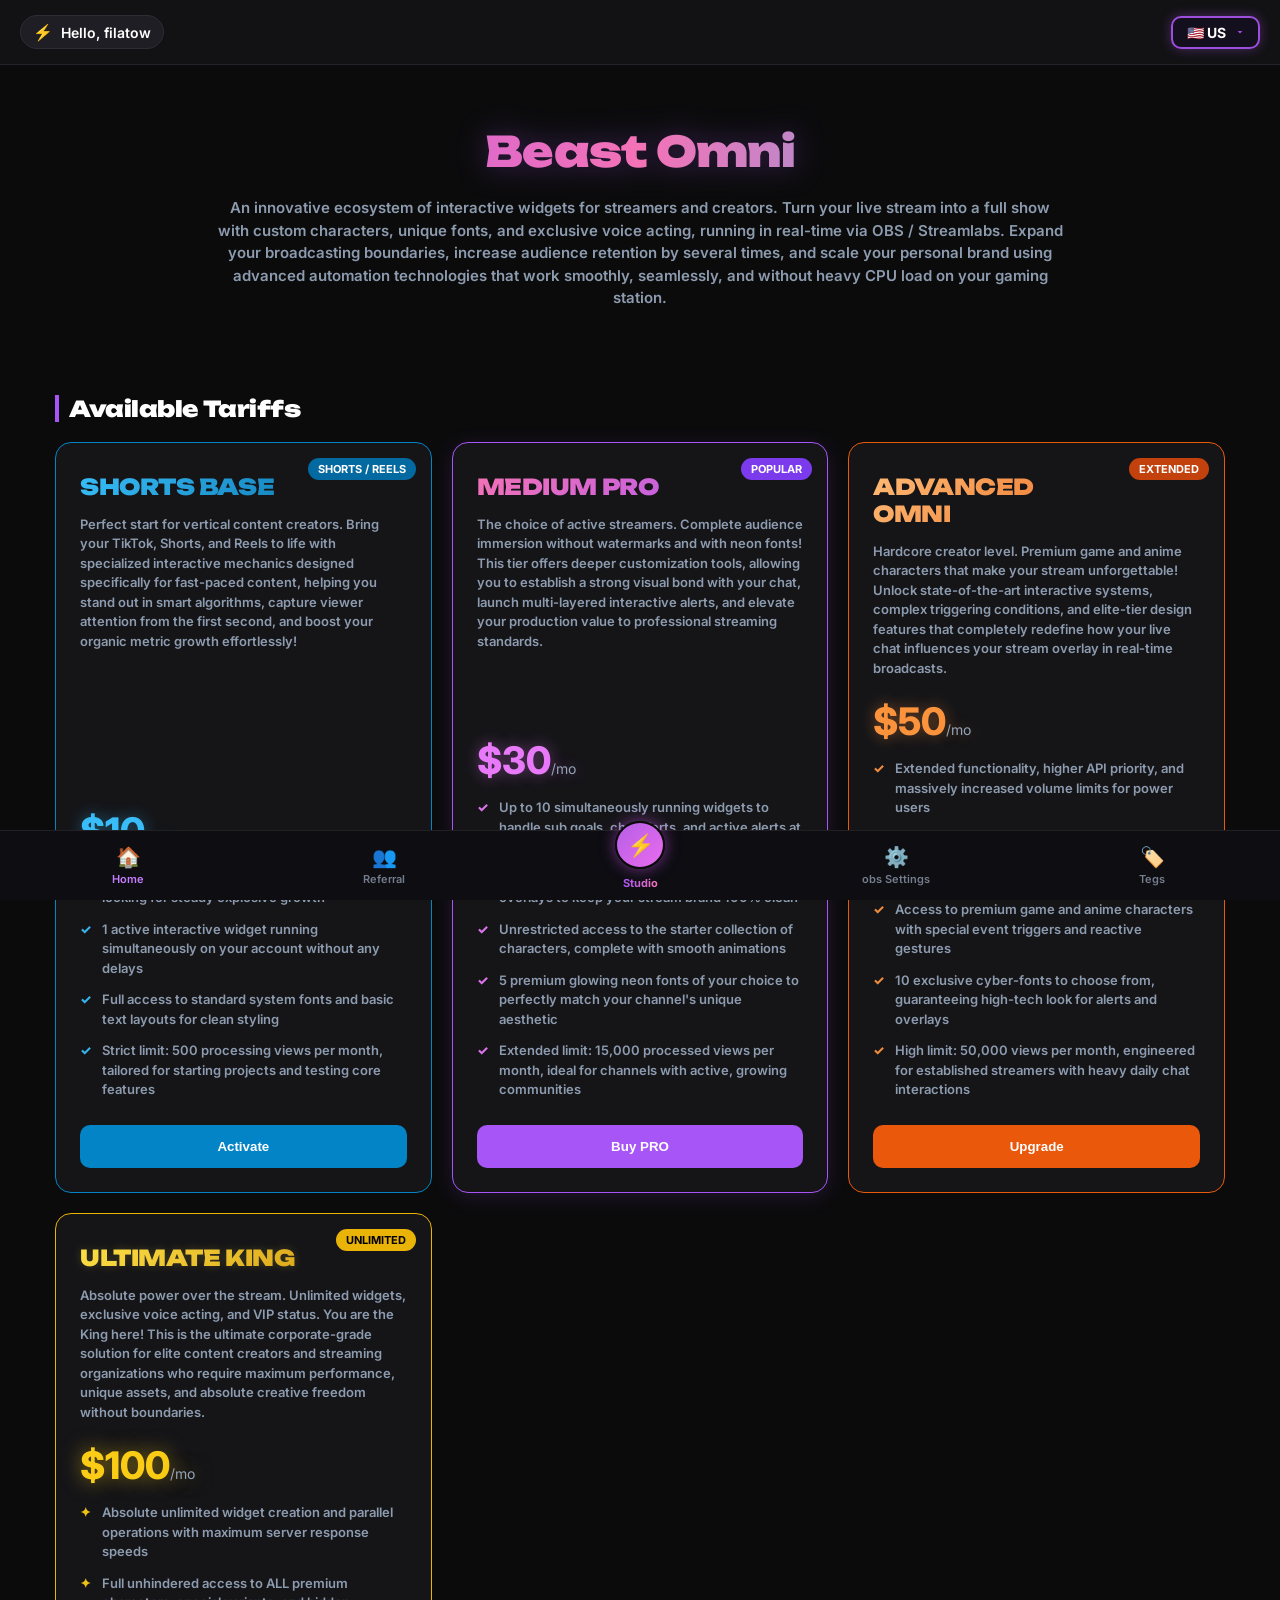
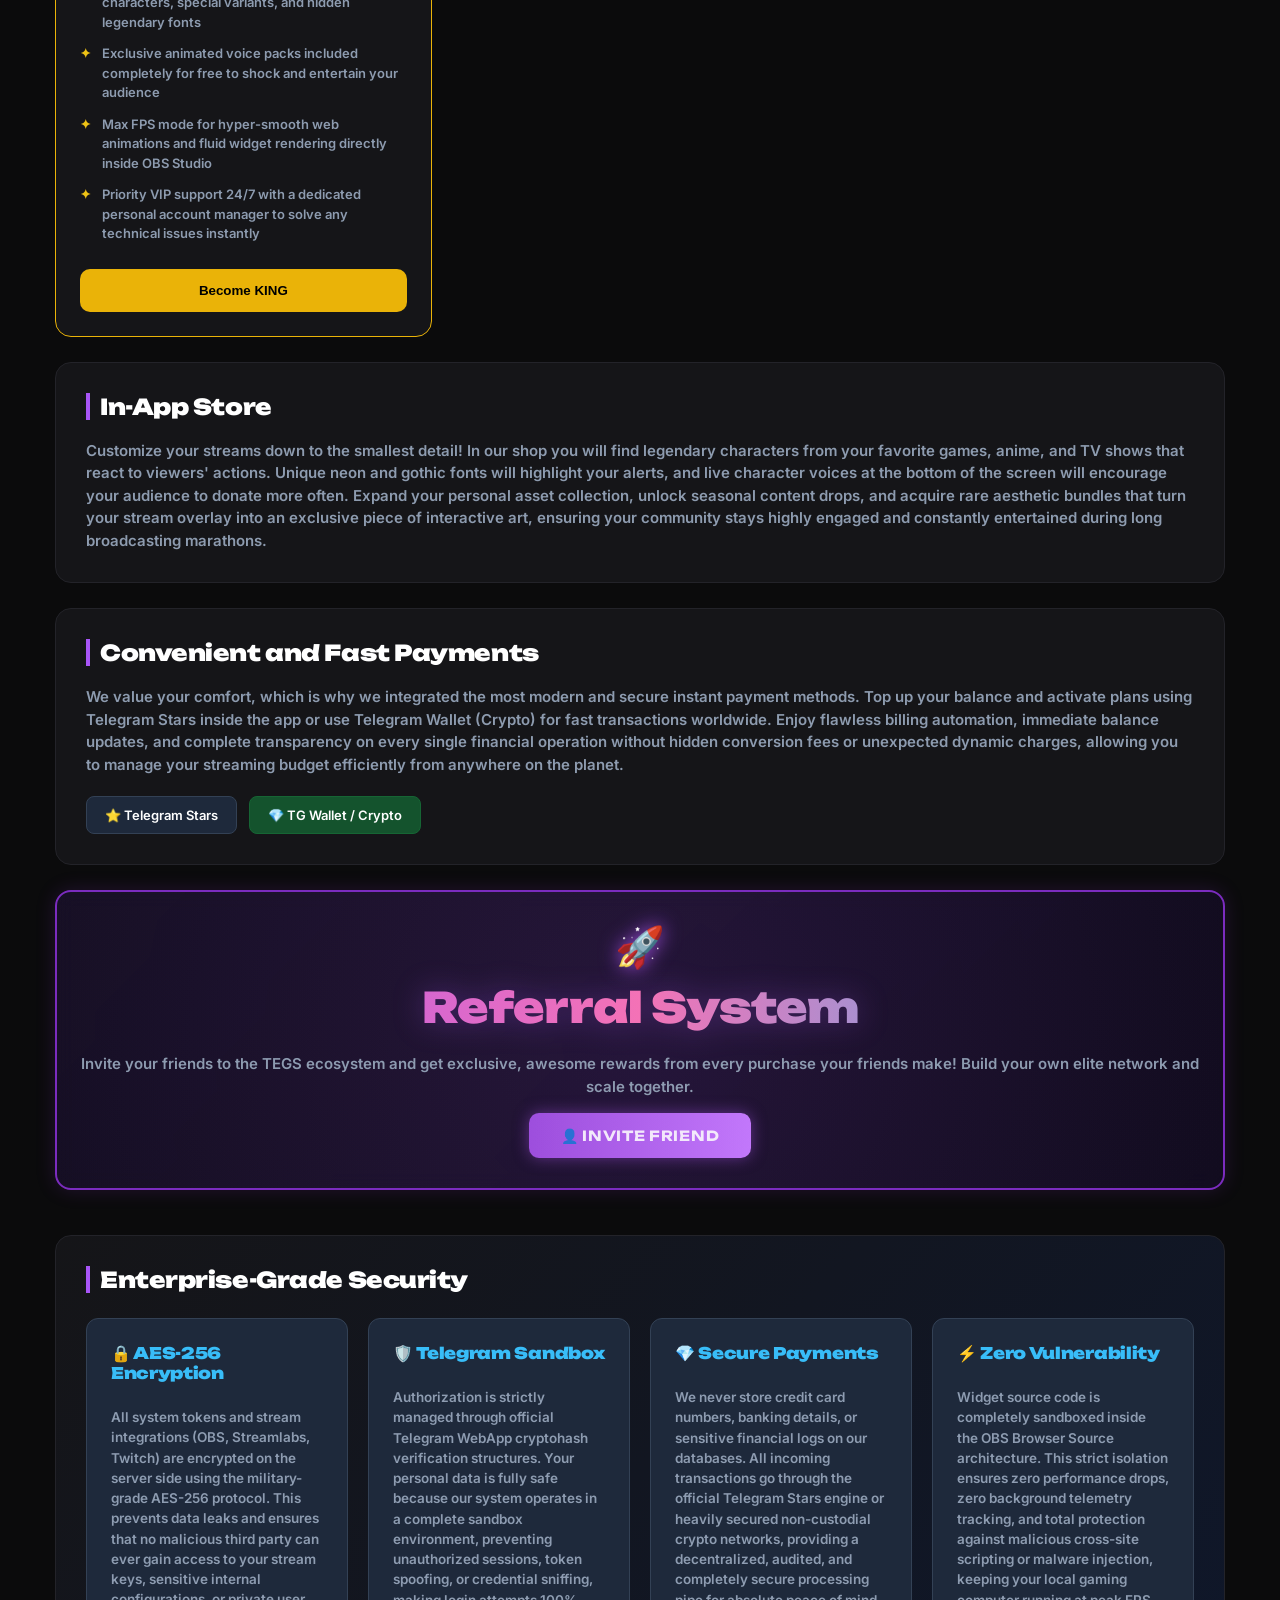
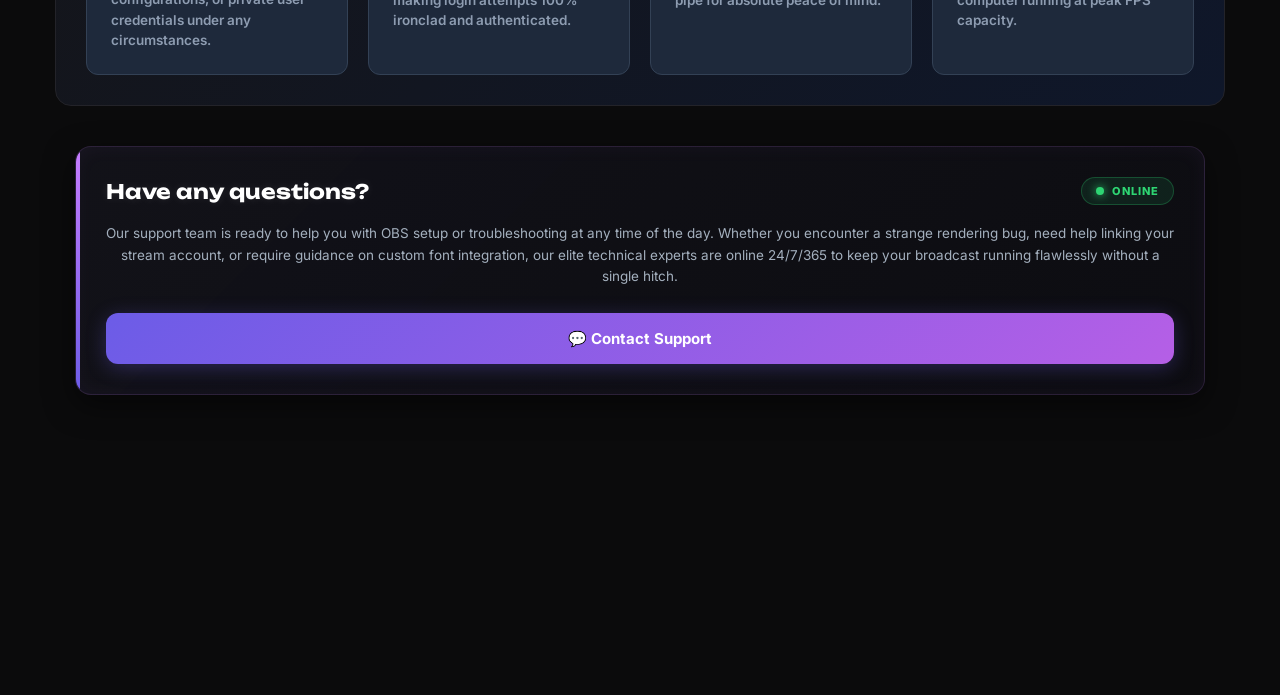
==== index.html @ 850eec3c "Update index.html" ====
<!DOCTYPE html>
<html lang="en">
<head>
    <meta charset="UTF-8">
    <meta name="viewport" content="width=device-width, initial-scale=1.0">
    <title>Beast Omni</title>
    <link rel="stylesheet" href="style.css?v=1.01">
    <link href="https://fonts.googleapis.com/css2?family=Inter:wght@400;600;700;800&family=Unbounded:wght@400;700;900&display=swap" rel="stylesheet">
    
    <style>
        .app-tab {
            display: none;
        }
        .app-tab.active-tab {
            display: block;
        }
    </style>
</head>
<body translate="no">

    <div id="app-preloader">
        <div class="preloader-content">
            <h1 class="preloader-logo">Beast Omni</h1>
            <div class="progress-bar-container">
                <div class="progress-bar-line"></div>
            </div>
            <span class="preloader-status" data-i18n="preloaderStatus">Loading Ecosystem...</span>
        </div>
    </div>

    <header class="global-header">
        <div class="user-box">
            <span class="user-icon">⚡</span>
            <span class="username" id="user-greeting" data-i18n="greeting">Hello, filatow</span>
        </div>
        <select id="lang-dropdown">
            <option value="en">🇺🇸 US</option>
            <option value="ru">🇷🇺 RU</option>
        </select>
    </header>

    <main class="main-container">
        
        <div id="tab-home" class="app-tab active-tab">
            
            <section class="hero-section">
                <h1 class="neon-text" id="hero-title">Beast Omni</h1>
                <p class="hero-desc" id="hero-desc" data-i18n="heroDesc">An innovative ecosystem of interactive widgets for streamers and creators. Turn your live stream into a full show with custom characters, unique fonts, and exclusive voice acting, running in real-time via OBS / Streamlabs. Expand your broadcasting boundaries, increase audience retention by several times, and scale your personal brand using advanced automation technologies that work smoothly, seamlessly, and without heavy CPU load on your gaming station.</p>
            </section>

            <section class="section-block">
                <h2 class="section-title" id="tariffs-title" data-i18n="tariffsTitle">Available Tariffs</h2>
                <div class="tariffs-grid">
                    
                    <div class="tariff-card base">
                        <div class="tariff-badge green" data-i18n="t1Badge">SHORTS / REELS</div>
                        <h3 class="tariff-name gradient-text-blue" id="t1-name" data-i18n="t1Name">SHORTS BASE</h3>
                        <p class="tariff-desc" id="t1-desc" data-i18n="t1Desc">Perfect start for vertical content creators. Bring your TikTok, Shorts, and Reels to life with specialized interactive mechanics designed specifically for fast-paced content, helping you stand out in smart algorithms, capture viewer attention from the first second, and boost your organic metric growth effortlessly!</p>
                        <p class="tariff-price price-blue">$10<span data-i18n="perMo">/mo</span></p>
                        <ul class="tariff-features" id="t1-features">
                            <li data-i18n="t1f1">Ideal solution for TikTok, Shorts & Reels creators looking for steady explosive growth</li>
                            <li data-i18n="t1f2">1 active interactive widget running simultaneously on your account without any delays</li>
                            <li data-i18n="t1f3">Full access to standard system fonts and basic text layouts for clean styling</li>
                            <li data-i18n="t1f4">Strict limit: 500 processing views per month, tailored for starting projects and testing core features</li>
                        </ul>
                        <button class="btn-action btn-blue" id="t1-btn" data-i18n="activateBtn">Activate</button>
                    </div>

                    <div class="tariff-card pro">
                        <div class="tariff-badge purple" data-i18n="t2Badge">POPULAR</div>
                        <h3 class="tariff-name gradient-text-purple" id="t2-name" data-i18n="t2Name">MEDIUM PRO</h3>
                        <p class="tariff-desc" id="t2-desc" data-i18n="t2Desc">The choice of active streamers. Complete audience immersion without watermarks and with neon fonts! This tier offers deeper customization tools, allowing you to establish a strong visual bond with your chat, launch multi-layered interactive alerts, and elevate your production value to professional streaming standards.</p>
                        <p class="tariff-price price-purple">$30<span data-i18n="perMo">/mo</span></p>
                        <ul class="tariff-features" id="t2-features">
                            <li data-i18n="t2f1">Up to 10 simultaneously running widgets to handle sub goals, chat alerts, and active alerts at once</li>
                            <li data-i18n="t2f2">Complete removal of TEGS watermark from all overlays to keep your stream brand 100% clean</li>
                            <li data-i18n="t2f3">Unrestricted access to the starter collection of characters, complete with smooth animations</li>
                            <li data-i18n="t2f4">5 premium glowing neon fonts of your choice to perfectly match your channel's unique aesthetic</li>
                            <li data-i18n="t2f5">Extended limit: 15,000 processed views per month, ideal for channels with active, growing communities</li>
                        </ul>
                        <button class="btn-action active-btn" id="t2-btn" data-i18n="t2Btn">Buy PRO</button>
                    </div>

                    <div class="tariff-card advanced">
                        <div class="tariff-badge orange" data-i18n="t3Badge">EXTENDED</div>
                        <h3 class="tariff-name gradient-text-orange" id="t3-name" data-i18n="t3Name">ADVANCED OMNI</h3>
                        <p class="tariff-desc" id="t3-desc" data-i18n="t3Desc">Hardcore creator level. Premium game and anime characters that make your stream unforgettable! Unlock state-of-the-art interactive systems, complex triggering conditions, and elite-tier design features that completely redefine how your live chat influences your stream overlay in real-time broadcasts.</p>
                        <p class="tariff-price price-orange">$50<span data-i18n="perMo">/mo</span></p>
                        <ul class="tariff-features" id="t3-features">
                            <li data-i18n="t3f1">Extended functionality, higher API priority, and massively increased volume limits for power users</li>
                            <li data-i18n="t3f2">Up to 25 simultaneously running widgets, allowing you to craft a completely unique custom interface</li>
                            <li data-i18n="t3f3">Access to premium game and anime characters with special event triggers and reactive gestures</li>
                            <li data-i18n="t3f4">10 exclusive cyber-fonts to choose from, guaranteeing high-tech look for alerts and overlays</li>
                            <li data-i18n="t3f5">High limit: 50,000 views per month, engineered for established streamers with heavy daily chat interactions</li>
                        </ul>
                        <button class="btn-action btn-orange" id="t3-btn" data-i18n="upgradeBtn">Upgrade</button>
                    </div>

                    <div class="tariff-card king">
                        <div class="tariff-badge gold" data-i18n="t4Badge">UNLIMITED</div>
                        <h3 class="tariff-name gradient-text-gold" id="t4-name" data-i18n="t4Name">ULTIMATE KING</h3>
                        <p class="tariff-desc" id="t4-desc" data-i18n="t4Desc">Absolute power over the stream. Unlimited widgets, exclusive voice acting, and VIP status. You are the King here! This is the ultimate corporate-grade solution for elite content creators and streaming organizations who require maximum performance, unique assets, and absolute creative freedom without boundaries.</p>
                        <p class="tariff-price price-gold">$100<span data-i18n="perMo">/mo</span></p>
                        <ul class="tariff-features" id="t4-features">
                            <li data-i18n="t4f1">Absolute unlimited widget creation and parallel operations with maximum server response speeds</li>
                            <li data-i18n="t4f2">Full unhindered access to ALL premium characters, special variants, and hidden legendary fonts</li>
                            <li data-i18n="t4f3">Exclusive animated voice packs included completely for free to shock and entertain your audience</li>
                            <li data-i18n="t4f4">Max FPS mode for hyper-smooth web animations and fluid widget rendering directly inside OBS Studio</li>
                            <li data-i18n="t4f5">Priority VIP support 24/7 with a dedicated personal account manager to solve any technical issues instantly</li>
                        </ul>
                        <button class="btn-action king-btn" id="t4-btn" data-i18n="kingBtn">Become KING</button>
                    </div>

                </div>
            </section>

            <section class="section-block info-card">
                <h2 class="section-title" id="shop-info-title" data-i18n="shopInfoTitle">In-App Store</h2>
                <p class="block-text" id="shop-info-desc" data-i18n="shopInfoDesc">Customize your streams down to the smallest detail! In our shop you will find legendary characters from your favorite games, anime, and TV shows that react to viewers' actions. Unique neon and gothic fonts will highlight your alerts, and live character voices at the bottom of the screen will encourage your audience to donate more often. Expand your personal asset collection, unlock seasonal content drops, and acquire rare aesthetic bundles that turn your stream overlay into an exclusive piece of interactive art, ensuring your community stays highly engaged and constantly entertained during long broadcasting marathons.</p>
            </section>

            <section class="section-block payment-card">
                <h2 class="section-title" id="payment-title" data-i18n="paymentTitle">Convenient and Fast Payments</h2>
                <p class="block-text" id="payment-desc" data-i18n="paymentDesc">We value your comfort, which is why we integrated the most modern and secure instant payment methods. Top up your balance and activate plans using Telegram Stars inside the app or use Telegram Wallet (Crypto) for fast transactions worldwide. Enjoy flawless billing automation, immediate balance updates, and complete transparency on every single financial operation without hidden conversion fees or unexpected dynamic charges, allowing you to manage your streaming budget efficiently from anywhere on the planet.</p>
                <div class="payment-icons">
                    <span class="pay-badge" data-i18n="payStars">⭐ Telegram Stars</span>
                    <span class="pay-badge crypto" data-i18n="payCrypto">💎 TG Wallet / Crypto</span>
                </div>
            </section>

            <div class="referral-promo-block">
                <div class="ref-promo-content">
                    <div class="ref-icon-glow">🚀</div>
                    <h3 id="ref-promo-title" class="neon-text" data-i18n="refPromoTitle">Referral System</h3>
                    <p id="ref-promo-desc" class="block-text" data-i18n="refPromoDesc">
                        Invite your friends to the TEGS ecosystem and get exclusive, awesome rewards from every purchase your friends make! Build your own elite network and scale together.
                    </p>
                    <button id="ref-promo-btn" class="btn-primary ref-invite-btn">
                        <span data-i18n="refPromoBtn">👤 Invite Friend</span>
                    </button>
                </div>
            </div>

            <section class="section-block security-card">
                <h2 class="section-title" id="security-title" data-i18n="securityTitle">Enterprise-Grade Security</h2>
                <div class="security-grid" id="security-features-container">
                    
                    <div class="security-item">
                        <h4 data-i18n="sec1Title">🔒 AES-256 Encryption</h4>
                        <p data-i18n="sec1Desc">All system tokens and stream integrations (OBS, Streamlabs, Twitch) are encrypted on the server side using the military-grade AES-256 protocol. This prevents data leaks and ensures that no malicious third party can ever gain access to your stream keys, sensitive internal configurations, or private user credentials under any circumstances.</p>
                    </div>
                    
                    <div class="security-item">
                        <h4 data-i18n="sec2Title">🛡️ Telegram Sandbox</h4>
                        <p data-i18n="sec2Desc">Authorization is strictly managed through official Telegram WebApp cryptohash verification structures. Your personal data is fully safe because our system operates in a complete sandbox environment, preventing unauthorized sessions, token spoofing, or credential sniffing, making login attempts 100% ironclad and authenticated.</p>
                    </div>
                    
                    <div class="security-item">
                        <h4 data-i18n="sec3Title">💎 Secure Payments</h4>
                        <p data-i18n="sec3Desc">We never store credit card numbers, banking details, or sensitive financial logs on our databases. All incoming transactions go through the official Telegram Stars engine or heavily secured non-custodial crypto networks, providing a decentralized, audited, and completely secure processing pipe for absolute peace of mind.</p>
                    </div>
                    
                    <div class="security-item">
                        <h4 data-i18n="sec4Title">⚡ Zero Vulnerability</h4>
                        <p data-i18n="sec4Desc">Widget source code is completely sandboxed inside the OBS Browser Source architecture. This strict isolation ensures zero performance drops, zero background telemetry tracking, and total protection against malicious cross-site scripting or malware injection, keeping your local gaming computer running at peak FPS capacity.</p>
                    </div>

                </div>
            </section>

            <footer class="support-footer">
                <div class="support-top-bar">
                    <h3 id="support-title" data-i18n="supportTitle">Have any questions?</h3>
                    <div class="support-status">
                        <span class="pulse-dot"></span>
                        <span data-i18n="supportOnline">Online</span>
                    </div>
                </div>
                
                <p id="support-desc" data-i18n="supportDesc">Our support team is ready to help you with OBS setup or troubleshooting at any time of the day. Whether you encounter a strange rendering bug, need help linking your stream account, or require guidance on custom font integration, our elite technical experts are online 24/7/365 to keep your broadcast running flawlessly without a single hitch.</p>
                
                <a href="https://t.me/BeastOmniSupport" target="_blank" class="btn-support-cyber" id="support-btn" data-i18n="supportBtn">💬 Contact Support</a>
            </footer>
        </div>
    </main>

    <nav class="bottom-navbar">
        <a href="index.html" style="text-decoration: none; display: block; flex: 1;">
            <div class="nav-item active">
                <span class="nav-icon">🏠</span>
                <span class="nav-text" data-i18n="navHome">Home</span>
            </div>
        </a>
        
        <a href="referals.html" style="text-decoration: none; display: block; flex: 1;">
            <div class="nav-item">
                <span class="nav-icon">👥</span>
                <span class="nav-text" data-i18n="navReferral">Referral</span>
            </div>
        </a>
        
      <a href="studio.html" class="nav-center-item-link" style="text-decoration: none; display: block; flex: 1;">
            <div class="nav-center-item">
                <div class="nav-center-btn">
                    <span class="center-icon">⚡</span>
                </div>
                <span class="nav-text center-text" data-i18n="navStudio">Studio</span>
            </div>
        </a>
        
        <a href="obs.html" style="text-decoration: none; display: block; flex: 1;">
            <div class="nav-item">
                <span class="nav-icon">⚙️</span>
                <span class="nav-text" data-i18n="navObs">obs Settings</span>
            </div>
        </a>
        
       <a href="shop.html" style="text-decoration: none; display: block; flex: 1;">
            <div class="nav-item">
                <span class="nav-icon">🏷️</span>
                <span class="nav-text" data-i18n="navShop">Tegs</span>
            </div>
        </a>
    </nav>

    <script>
        document.addEventListener("DOMContentLoaded", () => {
            const preloader = document.getElementById("app-preloader");
            if (preloader) {
                setTimeout(() => {
                    preloader.style.opacity = "0";
                    setTimeout(() => {
                        preloader.style.display = "none";
                    }, 500);
                }, 1000);
            }

            const promoBtn = document.getElementById("ref-promo-btn");
            if (promoBtn) {
                promoBtn.addEventListener("click", () => {
                    window.location.href = "referals.html";
                });
            }
        });
    </script>
    <script src="translations.js"></script>
</body>
</html>
---- style.css ----
/* ==========================================================================
   1. ГЛОБАЛЬНЫЕ ПЕРЕМЕННЫЕ И СБРОС СТИЛЕЙ
   ========================================================================== */
:root {
    --bg-main: #0B0B0C;
    --bg-card: #151518;
    --bg-header: #121214;
    --text-white: #FFFFFF;
    --text-gray: #94A3B8;
    --color-purple: #A855F7;
    --purple-glow: 0 0 20px rgba(168, 85, 247, 0.5);
    --border-card: 1px solid #232329;
}

* {
    margin: 0;
    padding: 0;
    box-sizing: border-box;
}

body {
    background-color: var(--bg-main);
    color: var(--text-white);
    font-family: 'Inter', sans-serif;
    padding-top: 70px;  /* Отступ под верхний хедер */
    padding-bottom: 90px; /* Отступ под нижний навбар */
    overflow-x: hidden;
}

/* ==========================================================================
   2. ВЕРХНИЙ ХЕДЕР И СЕЛЕКТОР ЯЗЫКА
   ========================================================================== */
.global-header {
    position: fixed;
    top: 0;
    left: 0;
    width: 100%;
    height: 65px;
    background-color: var(--bg-header);
    border-bottom: var(--border-card);
    display: flex;
    justify-content: space-between;
    align-items: center;
    padding: 0 20px;
    z-index: 1000;
}

.user-box {
    display: flex;
    align-items: center;
    gap: 8px;
    background: #1E1E24;
    padding: 6px 12px;
    border-radius: 20px;
    border: 1px solid #2D2D35;
}

.username {
    font-size: 14px;
    font-weight: 600;
}

.lang-selector select {
    background-color: #1E1E24;
    color: var(--text-white);
    border: 1px solid #2D2D35;
    padding: 6px 12px;
    border-radius: 8px;
    font-weight: 600;
    cursor: pointer;
    outline: none;
    transition: all 0.3s ease;
}

.lang-selector select:focus {
    border-color: var(--color-purple);
    box-shadow: var(--purple-glow);
}

/* ==========================================================================
   3. ОСНОВНОЙ КОНТЕНТ И ГЕРОЙ-БЛОК
   ========================================================================== */
.main-container {
    max-width: 1200px; /* Немного расширил, чтобы огромные тексты смотрелись солиднее */
    margin: 0 auto;
    padding: 15px;
}

.hero-section {
    text-align: center;
    padding: 40px 10px; /* Чуть добавил простора сверху */
}

.neon-text {
    font-size: 42px;
    font-weight: 800;
    letter-spacing: 2px;
    background: linear-gradient(90deg, #A855F7 0%, #F472B6 50%, #38BDF8 100%);
    -webkit-background-clip: text;
    -webkit-text-fill-color: transparent;
    filter: drop-shadow(0 0 15px rgba(168, 85, 247, 0.3));
    margin-bottom: 20px;
}

.hero-desc {
    color: var(--text-gray);
    font-size: 15px;
    line-height: 1.6;
    max-width: 850px; /* Расширил под большой объем текста */
    margin: 0 auto;
}

.section-block {
    margin-top: 45px;
}

.section-title {
    font-size: 22px;
    font-weight: 700;
    margin-bottom: 20px;
    padding-left: 10px;
    border-left: 4px solid var(--color-purple);
}

/* ==========================================================================
   4. СЕТКА И КАРТОЧКИ ТАРИФОВ
   ========================================================================== */
.tariffs-grid {
    display: grid;
    /* Увеличил минимальную ширину до 280px, чтобы длинные списки фичей не сужались в кашу */
    grid-template-columns: repeat(auto-fit, minmax(280px, 1fr));
    gap: 20px;
}

.tariff-card {
    background-color: var(--bg-card);
    border: var(--border-card);
    border-radius: 16px;
    padding: 30px 24px 24px 24px; /* Оптимизировал внутренние паддинги */
    position: relative;
    display: flex;
    flex-direction: column;
    justify-content: transform; /* Меняем на прямую сборку, выравнивание сделаем за счет margin-top: auto */
    transition: transform 0.3s ease, border-color 0.3s ease;
}

.tariff-card:hover {
    transform: translateY(-5px);
    border-color: #3F3F46;
}

/* Специфические бордеры тарифов */
.tariff-card.base { border-color: #0284C7; }
.tariff-card.pro { border-color: var(--color-purple); box-shadow: 0 4px 20px rgba(168, 85, 247, 0.15); }
.tariff-card.advanced { border-color: #EA580C; }
.tariff-card.king { border-color: #EAB308; }

/* Кастомные бэйджи */
.tariff-badge {
    position: absolute;
    top: 15px;
    right: 15px;
    background: #27272A;
    padding: 4px 10px;
    border-radius: 20px;
    font-size: 11px;
    font-weight: 700;
    z-index: 2;
}
.tariff-badge.green { background: #0369A1; color: #FFF; }
.tariff-badge.purple { background: #7C3AED; color: #FFF; }
.tariff-badge.orange { background: #C2410C; color: #FFF; }
.tariff-badge.hot { background: var(--color-purple); }
.tariff-badge.gold { background: #EAB308; color: #000; }

.tariff-name {
    font-size: 22px;
    font-weight: 700;
    margin-bottom: 15px;
    padding-right: 90px; /* Чтобы длинное имя не налезло на абсолютный бейջ */
}

/* Крутые описания возможностей пакетов */
.tariff-desc {
    font-size: 13px;
    color: #94A3B8;
    line-height: 1.5;
    margin-bottom: 20px;
    /* Убрал min-height: 36px, так как он ломал верстку больших текстов */
}

/* Цены и кастомные свечения */
.tariff-price { 
    font-size: 38px; 
    font-weight: 800; 
    margin-bottom: 15px; 
    margin-top: auto; /* Важнейшая фишка: толкает блок цены и кнопку вниз, выравнивая их в ряд! */
}
.tariff-price span { font-size: 14px; color: var(--text-gray); font-weight: 400; }

.price-blue { color: #38BDF8; text-shadow: 0 0 15px rgba(56, 189, 248, 0.4); }
.price-purple { color: #E879F9; text-shadow: 0 0 15px rgba(232, 121, 249, 0.4); }
.price-orange { color: #FB923C; text-shadow: 0 0 15px rgba(251, 146, 60, 0.4); }
.price-gold { color: #FACC15; text-shadow: 0 0 20px rgba(250, 204, 21, 0.5); }

/* Градиентный текст для названий планов */
.gradient-text-blue { background: linear-gradient(135deg, #38BDF8 0%, #0369A1 100%); -webkit-background-clip: text; -webkit-text-fill-color: transparent; }
.gradient-text-purple { background: linear-gradient(135deg, #F472B6 0%, #A855F7 100%); -webkit-background-clip: text; -webkit-text-fill-color: transparent; }
.gradient-text-orange { background: linear-gradient(135deg, #FDBA74 0%, #EA580C 100%); -webkit-background-clip: text; -webkit-text-fill-color: transparent; }
.gradient-text-gold { background: linear-gradient(135deg, #FDE047 0%, #CA8A04 100%); -webkit-background-clip: text; -webkit-text-fill-color: transparent; text-shadow: 0 0 10px rgba(253, 224, 71, 0.2); }

/* Списки преимуществ */
.tariff-features {
    list-style: none;
    padding: 0;
    margin: 0 0 25px 0;
    display: flex;
    flex-direction: column;
    gap: 12px;
    text-align: left;
}

.tariff-features li {
    font-size: 13px;
    color: #94A3B8;
    line-height: 1.5;
    position: relative;
    padding-left: 22px;
}

/* Цветные галочки */
.tariff-features li::before { content: "✓"; position: absolute; left: 0; font-weight: 800; }
.tariff-card.base .tariff-features li::before { color: #38BDF8; }
.tariff-card.pro .tariff-features li::before { color: #E879F9; }
.tariff-card.advanced .tariff-features li::before { color: #FB923C; }
.tariff-card.king .tariff-features li::before { content: "✦"; color: #FACC15; }

/* ==========================================================================
   5. КНОПКИ ДЕЙСТВИЯ
   ========================================================================== */
.btn-action {
    width: 100%;
    padding: 14px; /* Чуть увеличил для солидности */
    border-radius: 10px;
    border: 1px solid #3F3F46;
    background: transparent;
    color: var(--text-white);
    font-weight: 600;
    cursor: pointer;
    transition: all 0.3s ease;
}

.btn-action:hover { background: #27272A; }

.btn-blue { background: #0284C7; border: none; }
.btn-blue:hover { box-shadow: 0 0 15px rgba(2, 132, 199, 0.6); background: #0369A1; }

.active-btn { background: var(--color-purple); border: none; }
.active-btn:hover { background: #9333EA; box-shadow: var(--purple-glow); }

.btn-orange { background: #EA580C; border: none; }
.btn-orange:hover { box-shadow: 0 0 15px rgba(234, 88, 12, 0.6); background: #C2410C; }

.king-btn { background: #EAB308; color: #000; border: none; }
.king-btn:hover { background: #CA8A04; box-shadow: 0 0 15px rgba(234, 179, 8, 0.4); }

/* ==========================================================================
   6. ИНФОРМАЦИОННЫЕ БЛОКИ И БЕЗОПАСНОСТЬ
   ========================================================================== */
.info-card, .payment-card {
    background-color: var(--bg-card);
    border: var(--border-card);
    border-radius: 16px;
    padding: 30px; /* Увеличил внутренний отступ */
    margin-top: 25px;
}

.block-text {
    color: var(--text-gray);
    font-size: 15px;
    line-height: 1.6;
}

.payment-icons {
    display: flex;
    flex-wrap: wrap;
    gap: 12px;
    margin-top: 20px;
}

.pay-badge {
    background: #1E293B;
    border: 1px solid #334155;
    padding: 10px 18px;
    border-radius: 8px;
    font-size: 13px;
    font-weight: 600;
}

.pay-badge.crypto {
    background: #14532D;
    border-color: #166534;
}

/* Блок безопасности */
.security-card {
    background: linear-gradient(135deg, #151518 0%, #0F172A 100%);
    border: var(--border-card);
    border-radius: 16px;
    padding: 30px;
    margin-bottom: 30px;
}

.security-grid {
    display: grid;
    /* Увеличил до 260px для читаемости развернутых описаний */
    grid-template-columns: repeat(auto-fit, minmax(260px, 1fr));
    gap: 20px;
    margin-top: 25px;
}

.security-item {
    background: #1E293B;
    padding: 22px; /* Чуть просторнее */
    border-radius: 12px;
    border: 1px solid #334155;
    text-align: left;
    transition: transform 0.2s ease, border-color 0.2s ease;
}

.security-item:hover {
    transform: scale(1.02);
    border-color: #A855F7;
}

.security-item h4 {
    color: #38BDF8;
    margin-bottom: 12px;
    font-size: 16px;
    font-weight: 700;
}

.security-item p {
    color: var(--text-gray);
    font-size: 13.5px;
    line-height: 1.6;
    margin: 0;
}

/* ==========================================================================
   7. ПОДВАЛ И НАВБАР
   ========================================================================== */
.support-footer {
    margin-top: 45px;
    background: linear-gradient(135deg, #151518 0%, #241435 100%);
    border: var(--border-card);
    border-radius: 16px;
    padding: 35px;
    text-align: center;
}

.support-content h3 { font-size: 22px; font-weight: 700; margin-bottom: 12px; }
.support-content p { color: var(--text-gray); font-size: 14.5px; line-height: 1.6; margin-bottom: 25px; }

.btn-support {
    display: inline-block;
    background: var(--color-purple);
    color: var(--text-white);
    text-decoration: none;
    padding: 14px 28px;
    border-radius: 10px;
    font-weight: 600;
    transition: all 0.3s ease;
}

.btn-support:hover { box-shadow: var(--purple-glow); transform: scale(1.02); }
/* ==========================================================================
   ФИКС И СТИЛИЗАЦИЯ НИЖНЕГО НАВБАРА И ЦЕНТРАЛЬНОЙ КНОПКИ СТУДИИ
   ========================================================================== */

.bottom-navbar {
    position: fixed !important;
    bottom: 0 !important;
    left: 0 !important;
    width: 100% !important;
    height: 70px !important;
    background-color: #0d0d12 !important;
    border-top: 1px solid rgba(255, 255, 255, 0.08) !important;
    display: flex !important;
    justify-content: space-around !important;
    align-items: center !important;
    z-index: 9999 !important;
    box-sizing: border-box !important;
    padding-bottom: env(safe-area-inset-bottom) !important;
    overflow: visible !important; /* Важно, чтобы приподнятая кнопка не обрезалась */
}

/* Обычные элементы меню */
.bottom-navbar > a {
    text-decoration: none !important;
    display: flex !important;
    flex: 1 !important;
    height: 100% !important;
    justify-content: center !important;
}

.nav-item {
    display: flex !important;
    flex-direction: column !important;
    align-items: center !important;
    justify-content: center !important;
    text-decoration: none !important;
    color: #747d8c !important;
    font-family: 'Inter', sans-serif !important;
    font-size: 11px !important;
    font-weight: 600 !important;
    width: 100% !important;
    height: 100% !important;
}

.nav-item .nav-icon {
    font-size: 20px !important;
    margin-bottom: 3px !important;
}

.nav-item.active {
    color: #c77dff !important;
}

/* === ЦЕНТРАЛЬНАЯ КНОПКА СТУДИЯ (ПРИПОДНЯТАЯ ⚡) === */
.nav-center-item-link {
    overflow: visible !important;
}

.nav-center-item {
    position: relative !important;
    top: -14px !important; /* Эффектно задираем кнопку вверх над панелью */
    display: flex !important;
    flex-direction: column !important;
    align-items: center !important;
    text-decoration: none !important;
    width: 100% !important;
}

.nav-center-btn {
    width: 50px !important;
    height: 50px !important;
    background: linear-gradient(135deg, #A855F7 0%, #F472B6 100%) !important;
    border-radius: 50% !important;
    display: flex !important;
    align-items: center !important;
    justify-content: center !important;
    box-shadow: 0 0 20px rgba(168, 85, 247, 0.7) !important;
    border: 2px solid #0B0B0C !important;
    transition: transform 0.3s ease !important;
}

.nav-center-item:hover .nav-center-btn {
    transform: scale(1.1) rotate(10deg);
}

.center-icon {
    font-size: 22px !important;
    color: #FFFFFF !important;
}

.nav-center-item .center-text {
    margin-top: 4px !important;
    font-size: 11px !important;
    font-weight: 700 !important;
    background: linear-gradient(90deg, #A855F7, #F472B6);
    -webkit-background-clip: text;
    -webkit-text-fill-color: transparent;
}

/* Отступ для контента, чтоб нижнее меню ничего не перекрывало */
.main-container {
    padding-bottom: 90px !important;
}
/* ==================== ОБНОВЛЕННЫЙ КИБЕРПАНК ДРОПДАУН ==================== */
#lang-dropdown {
    background: rgba(20, 15, 35, 0.7); /* Чуть плотнее фон */
    color: #fff; 
    border: 2px solid #9d4edd; 
    border-radius: 10px; 
    padding: 6px 10px 6px 14px; /* Увеличили отступ слева, чтобы флаг не лип к рамке */
    font-family: 'Inter', sans-serif;
    font-size: 14px;
    font-weight: 700; /* Делаем текст в селекте жирным */
    cursor: pointer;
    outline: none;
    backdrop-filter: blur(12px); 
    -webkit-backdrop-filter: blur(12px);
    box-shadow: 0 0 12px rgba(157, 78, 221, 0.4); 
    transition: all 0.3s ease;
    appearance: none; 
    -webkit-appearance: none;
    -moz-appearance: none;
    padding-right: 32px; 
    background-image: url("data:image/svg+xml;utf8,<svg xmlns='http://www.w3.org/2000/svg' width='12' height='12' fill='%239d4edd' viewBox='0 0 24 24'><path d='M7 10l5 5 5-5z'/></svg>");
    background-repeat: no-repeat;
    background-position: right 12px center;
}

#lang-dropdown:hover {
    border-color: #c77dff;
    box-shadow: 0 0 18px rgba(199, 125, 255, 0.7);
    transform: translateY(-1px);
}

#lang-dropdown option {
    background: #140f23; 
    color: #fff;
    font-family: 'Inter', sans-serif;
    padding: 10px;
}

/* ==================== СУПЕР-ЖИРНЫЕ ШРИФТЫ ДЛЯ РУССКОГО ==================== */
/* Принудительно ставим самый массивный вес шрифта для всех важных элементов */
.neon-text, .tariff-name, .section-title, .security-item h4 {
    font-family: 'Unbounded', sans-serif !important; 
    font-weight: 900 !important; /* Ультра-жирный стиль (King Size) */
    letter-spacing: -0.02em;
}

/* Делаем обычный текст и описания чуть плотнее, чтобы на русском не казались блеклыми */
.hero-desc, .tariff-desc, .block-text, .security-item p, .tariff-features li {
    font-family: 'Inter', sans-serif !important;
    font-weight: 600; /* Делаем полужирным весь контент */
    line-height: 1.5;
    opacity: 0.95; /* Повышаем читаемость */
}

/* ==================== ФИКС КАРТОЧЕК (УБИРАЕМ ВЫСТУПЫ) ==================== */
/* Для тарифов оставляем контроль высоты */
.tariff-card {
    display: flex;
    flex-direction: column;
    justify-content: space-between;
    min-height: 460px; 
    transition: transform 0.3s ease, box-shadow 0.3s ease;
}

/* Для безопасности УБИРАЕМ фиксированную высоту, добавляем аккуратные паддинги */
.security-item {
    height: auto !important; /* Отменяем жесткую высоту */
    min-height: 0 !important; /* Сбрасываем пустые выступы */
    padding: 24px !important; /* Делаем красивые аккуратные отступы внутри */
    display: flex;
    flex-direction: column;
    gap: 12px; /* Расстояние между заголовком и текстом внутри карточки */
}
/* ==================== КИБЕРПАНК ЭКРАН ЗАГРУЗКИ ==================== */
#app-preloader {
    position: fixed;
    top: 0;
    left: 0;
    width: 100%;
    height: 100%;
    background-color: #0a0516; /* Глубокий темный фон */
    z-index: 99999; /* Жестко поверх всех элементов */
    display: flex;
    justify-content: center;
    align-items: center;
    transition: opacity 0.5s ease, transform 0.5s ease;
}

.preloader-content {
    text-align: center;
    width: 80%;
    max-width: 400px;
}

/* Анимированный логотип */
.preloader-logo {
    font-family: 'Unbounded', sans-serif !important;
    font-weight: 900;
    font-size: 32px;
    color: #fff;
    text-shadow: 0 0 10px #9d4edd, 0 0 30px #9d4edd;
    margin-bottom: 30px;
    letter-spacing: 0.05em;
    animation: logo-pulsate 2s infinite ease-in-out;
}

/* Контейнер для линии прогресса */
.progress-bar-container {
    width: 100%;
    height: 6px;
    background: rgba(255, 255, 255, 0.05);
    border-radius: 10px;
    overflow: hidden;
    box-shadow: inset 0 1px 3px rgba(0,0,0,0.5);
    margin-bottom: 15px;
}

/* Сама светящаяся линия */
.progress-bar-line {
    width: 0%; /* Стартуем с нуля */
    height: 100%;
    background: linear-gradient(90deg, #7b2cbf, #c77dff);
    box-shadow: 0 0 12px #9d4edd, 0 0 20px #c77dff;
    border-radius: 10px;
    /* Анимация заполнения линии на 3 секунды */
    animation: fill-progress 2.5s cubic-bezier(0.4, 0, 0.2, 1) forwards;
}

/* Текст статуса под линией */
.preloader-status {
    font-family: 'Inter', sans-serif;
    font-size: 12px;
    font-weight: 600;
    color: #9d4edd;
    letter-spacing: 0.1em;
    text-transform: uppercase;
    opacity: 0.7;
}

/* Класс для плавного исчезновения */
#app-preloader.fade-out {
    opacity: 0;
    pointer-events: none;
    transform: scale(1.05); /* Легкий эффект улетания в экран */
}

/* КЛЮЧЕВЫЕ КАДРЫ ДЛЯ АНИМАЦИЙ */
@keyframes fill-progress {
    0% { width: 0%; }
    20% { width: 15%; }
    40% { width: 55%; }
    80% { width: 85%; }
    100% { width: 100%; }
}

@keyframes logo-pulsate {
    0%, 100% { text-shadow: 0 0 10px #9d4edd, 0 0 25px #9d4edd; transform: scale(1); }
    50% { text-shadow: 0 0 20px #c77dff, 0 0 40px #c77dff; transform: scale(1.02); }
}
/* ==================== СТИЛИ ДЛЯ РЕФЕРАЛЬНОГО БЛОКА НА ГЛАВНОЙ ==================== */
.referral-promo-block {
    background: linear-gradient(135deg, rgba(26, 17, 47, 0.6) 0%, rgba(15, 10, 30, 0.8) 100%);
    border: 2px solid #7b2cbf;
    border-radius: 16px;
    padding: 30px 20px;
    margin: 25px 0;
    text-align: center;
    position: relative;
    overflow: hidden;
    box-shadow: 0 0 20px rgba(123, 44, 191, 0.2);
    backdrop-filter: blur(10px);
    -webkit-backdrop-filter: blur(10px);
}

/* Эффект неонового сияния на фоне */
.referral-promo-block::before {
    content: '';
    position: absolute;
    top: -50%;
    left: -50%;
    width: 200%;
    height: 200%;
    background: radial-gradient(circle, rgba(157, 78, 221, 0.15) 0%, transparent 60%);
    pointer-events: none;
}

.ref-icon-glow {
    font-size: 40px;
    margin-bottom: 10px;
    filter: drop-shadow(0 0 10px #9d4edd);
    animation: floating-icon 3s infinite ease-in-out;
}

/* Мощная кибер-кнопка "Пригласить друга" */
.ref-invite-btn {
    background: linear-gradient(90deg, #9d4edd, #c77dff);
    color: #fff;
    border: none;
    padding: 14px 32px;
    font-family: 'Unbounded', sans-serif !important;
    font-weight: 700;
    font-size: 14px;
    border-radius: 10px;
    cursor: pointer;
    box-shadow: 0 0 15px rgba(157, 78, 221, 0.5);
    transition: all 0.3s ease;
    margin-top: 15px;
    text-transform: uppercase;
    letter-spacing: 0.05em;
}

.ref-invite-btn:hover {
    transform: translateY(-2px);
    box-shadow: 0 0 25px rgba(199, 125, 255, 0.8);
    background: linear-gradient(90deg, #a85cfc, #d291ff);
}

.ref-invite-btn:active {
    transform: translateY(1px);
}

/* Анимация покачивания ракеты */
@keyframes floating-icon {
    0%, 100% { transform: translateY(0); }
    50% { transform: translateY(-8px); }
}
/* Фикс нижнего меню */
.bottom-navbar {
    position: fixed !important;
    bottom: 0 !important;
    left: 0 !important;
    width: 100% !important;
    height: 70px !important;
    background-color: #0d0d12 !important;
    border-top: 1px solid rgba(255, 255, 255, 0.08) !important;
    display: flex !important;
    justify-content: space-around !important;
    align-items: center !important;
    z-index: 9999 !important;
    box-sizing: border-box !important;
    padding-bottom: env(safe-area-inset-bottom) !important;
}

.nav-item {
    display: flex !important;
    flex-direction: column !important;
    align-items: center !important;
    justify-content: center !important;
    text-decoration: none !important;
    color: #747d8c !important;
    font-family: 'Inter', sans-serif !important;
    font-size: 11px !important;
    font-weight: 600 !important;
    flex: 1 !important;
    height: 100% !important;
}

.nav-item .nav-icon {
    font-size: 20px !important;
    margin-bottom: 3px !important;
}

.nav-item.active {
    color: #c77dff !important;
}

/* Центральная кнопка Студия (⚡) */
.nav-center-item {
    position: relative !important;
    top: -10px !important;
    overflow: visible !important;
}

.nav-center-btn {
    width: 50px !important;
    height: 50px !important;
    background: linear-gradient(135deg, #b55fe6, #ea6bee) !important;
    border-radius: 50 !important;
    display: flex !important;
    align-items: center !important;
    justify-content: center !important;
    box-shadow: 0 0 15px rgba(200, 80, 230, 0.555) !important;
}

.nav-center-btn .center-icon {
    font-size: 22px !important;
    color: #ffffff !important;
}

.nav-center-item .center-text {
    margin-top: 7px !important;
}

/* Отступ для контента, чтоб не перекрывало */
.main-container {
    padding-bottom: 90px !important;
}
/* === КИБЕРПАНК ФУТЕР ПОДДЕРЖКИ === */
.support-footer {
    margin: 40px 20px 120px 20px;
    padding: 30px;
    background: linear-gradient(135deg, rgba(20, 20, 28, 0.8), rgba(13, 13, 18, 0.9));
    border: 1px solid rgba(199, 125, 255, 0.15);
    border-radius: 16px;
    box-shadow: 0 10px 30px rgba(0, 0, 0, 0.5), inset 0 0 20px rgba(199, 125, 255, 0.05);
    position: relative;
    overflow: hidden;
    box-sizing: border-box;
}

/* Свечение и полоса слева */
.support-footer::before {
    content: '';
    position: absolute;
    top: 0;
    left: 0;
    width: 4px;
    height: 100%;
    background: linear-gradient(to bottom, #c77dff, #6c5ce7);
}

.support-top-bar {
    display: flex;
    align-items: center;
    justify-content: space-between;
    margin-bottom: 18px;
    flex-wrap: wrap;
    gap: 10px;
}

.support-footer h3 {
    font-family: 'Unbounded', sans-serif;
    font-size: 20px;
    color: #ffffff;
    margin: 0;
    text-shadow: 0 0 10px rgba(255, 255, 255, 0.1);
}

/* Пульсирующий индикатор Онлайн */
.support-status {
    display: inline-flex;
    align-items: center;
    gap: 8px;
    background: rgba(46, 213, 115, 0.1);
    border: 1px solid rgba(46, 213, 115, 0.25);
    padding: 6px 14px;
    border-radius: 20px;
    font-family: 'Inter', sans-serif;
    font-size: 11px;
    font-weight: 800;
    color: #2ed573;
    text-transform: uppercase;
    letter-spacing: 1px;
}

.pulse-dot {
    width: 8px;
    height: 8px;
    background-color: #2ed573;
    border-radius: 50%;
    box-shadow: 0 0 10px #2ed573;
    animation: cyberPulse 2s infinite;
}

@keyframes cyberPulse {
    0% { transform: scale(0.95); box-shadow: 0 0 0 0 rgba(46, 213, 115, 0.7); }
    70% { transform: scale(1); box-shadow: 0 0 0 8px rgba(46, 213, 115, 0); }
    100% { transform: scale(0.95); box-shadow: 0 0 0 0 rgba(46, 213, 115, 0); }
}

.support-footer p {
    font-family: 'Inter', sans-serif;
    font-size: 13.5px;
    line-height: 1.6;
    color: #a4b0be;
    margin: 0 0 25px 0;
}

/* Кнопка с градиентом */
.btn-support-cyber {
    display: inline-flex;
    align-items: center;
    justify-content: center;
    gap: 10px;
    width: 100%;
    padding: 16px;
    background: linear-gradient(135deg, #6c5ce7, #b55fe6);
    border: none;
    border-radius: 12px;
    color: #ffffff;
    font-family: 'Inter', sans-serif;
    font-size: 15px;
    font-weight: 700;
    text-decoration: none;
    box-shadow: 0 4px 20px rgba(108, 92, 231, 0.3);
    transition: all 0.3s cubic-bezier(0.4, 0, 0.2, 1);
    box-sizing: border-box;
}

.btn-support-cyber:hover {
    transform: translateY(-2px);
    box-shadow: 0 6px 25px rgba(181, 95, 230, 0.5);
    background: linear-gradient(135deg, #786fa6, #c77dff);
}

.btn-support-cyber:active {
    transform: translateY(0);
}
/* === МИНИ-ФУТЕР (ССЫЛКИ И КОПИРАЙТ) === */
.site-sub-footer {
    /* Отступ снизу 140px, чтобы контент не перекрывался прижатым к низу меню */
    margin: 0 20px 140px 20px; 
    padding-top: 20px;
    border-top: 1px solid rgba(255, 255, 255, 0.05);
    display: flex;
    flex-direction: column;
    align-items: center;
    gap: 10px;
    font-family: 'Inter', sans-serif;
    font-size: 11px;
}

/* Блок со ссылками */
.sub-footer-links {
    display: flex;
    justify-content: center;
    gap: 15px;
    flex-wrap: wrap; /* Если экран слишком узкий, ссылки перенесутся на новую строку */
}

.sub-footer-links a {
    color: #747d8c;
    text-decoration: none;
    transition: color 0.2s ease;
}

/* Легкая подсветка при нажатии */
.sub-footer-links a:hover, 
.sub-footer-links a:active {
    color: #c77dff; 
}

/* Копирайт */
.sub-footer-copyright {
    color: #57606f;
    text-align: center;
    letter-spacing: 0.3px;
}
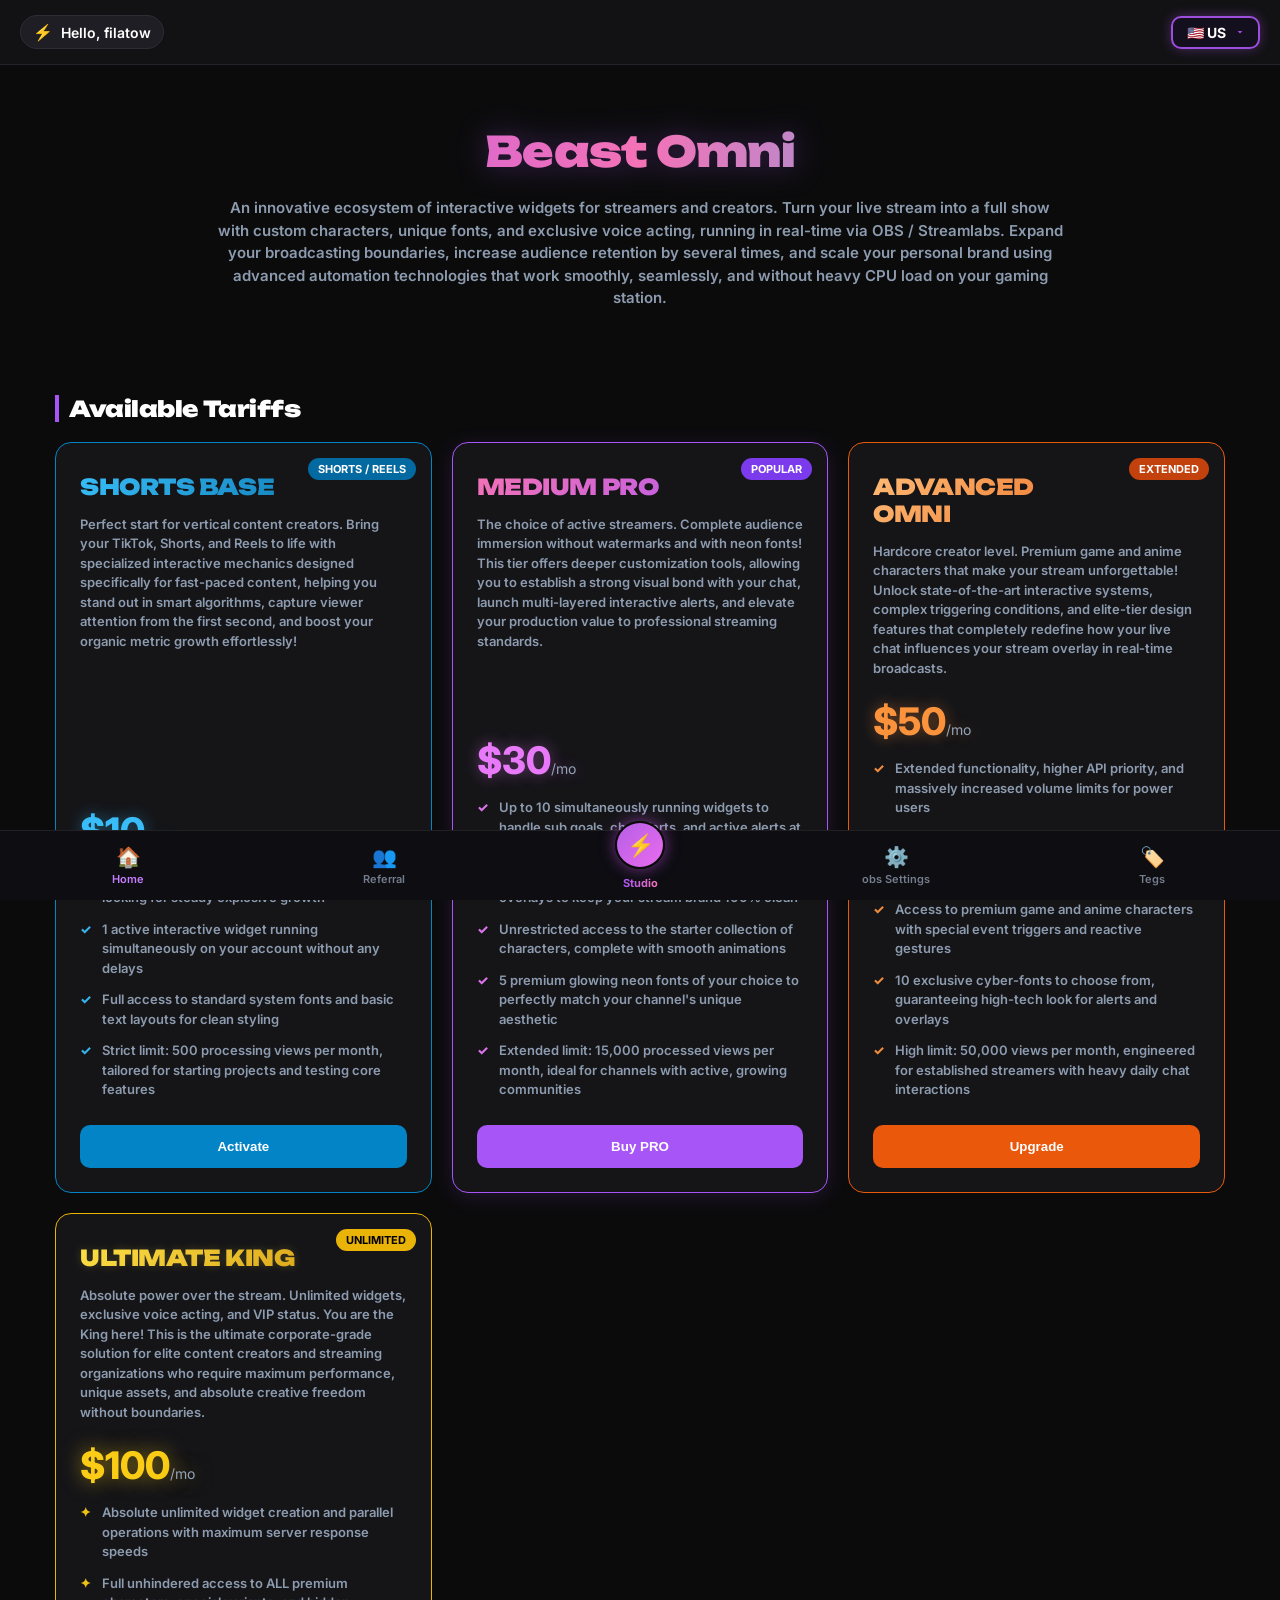
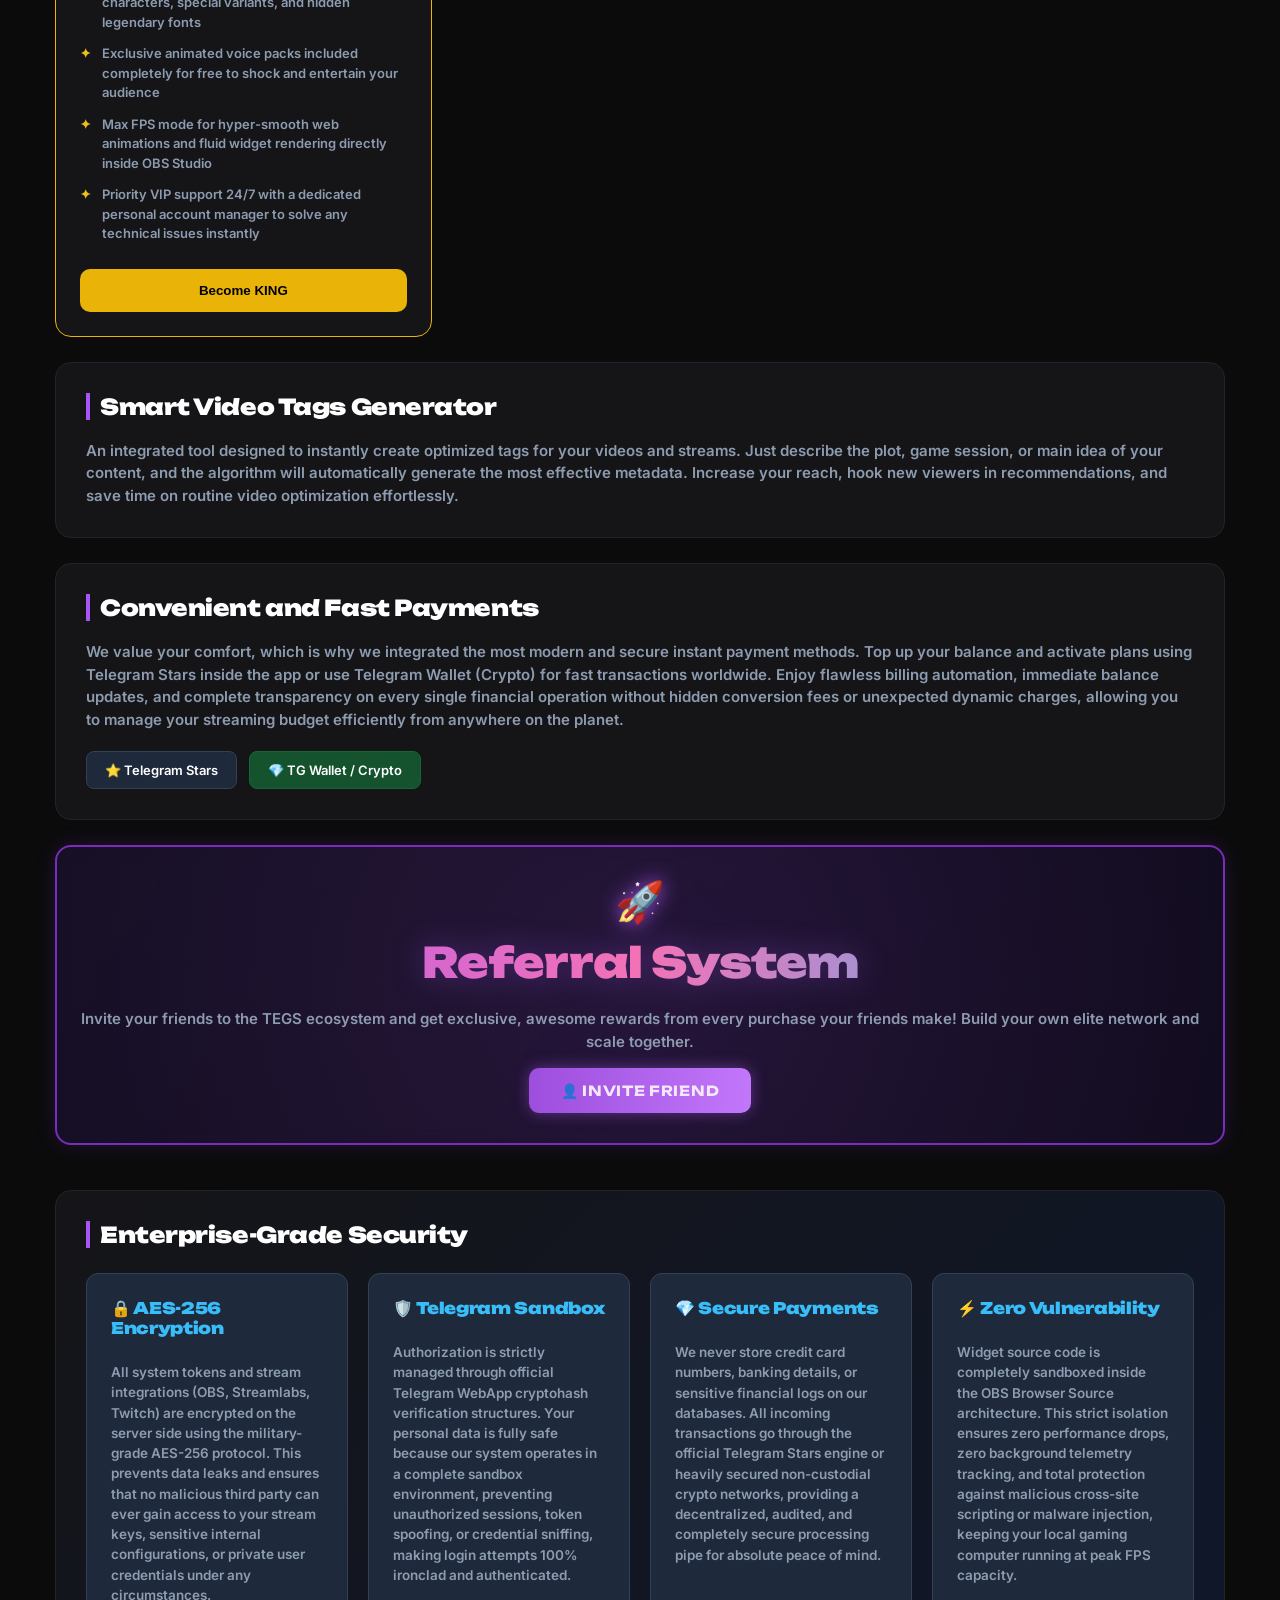
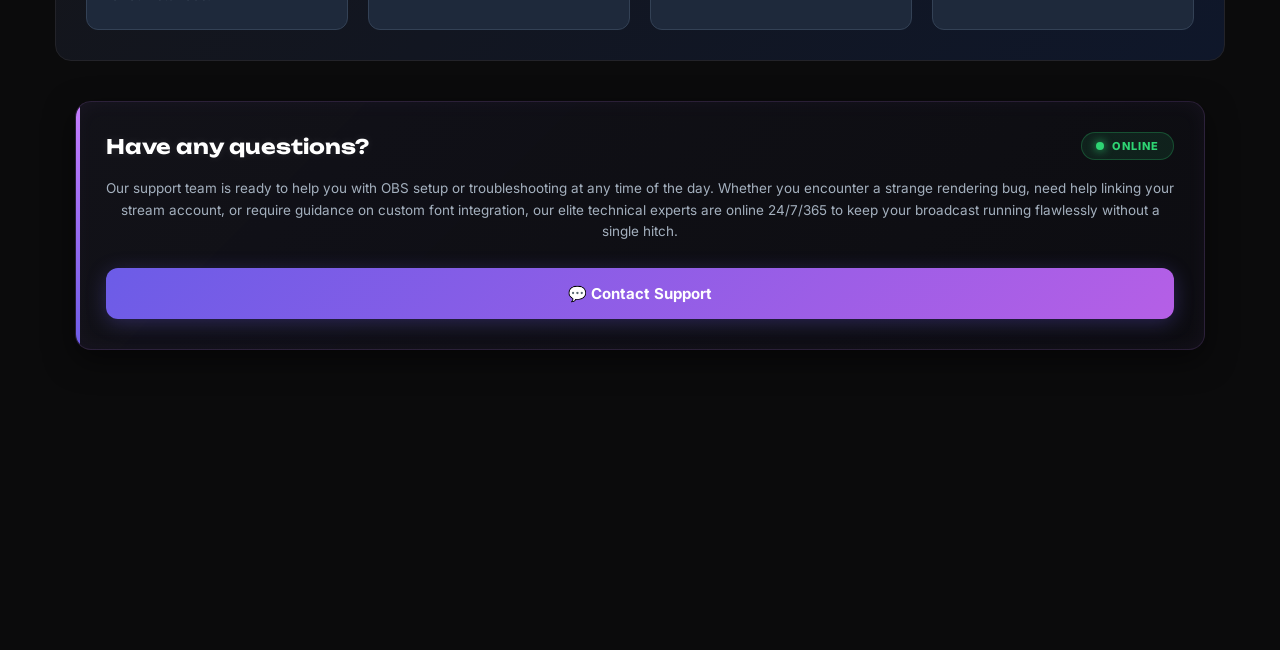
==== commit 17f2de30: "Update index.html" ====
--- a/index.html
+++ b/index.html
@@ -115,8 +115,8 @@
             </section>
 
             <section class="section-block info-card">
-                <h2 class="section-title" id="shop-info-title" data-i18n="shopInfoTitle">In-App Store</h2>
-                <p class="block-text" id="shop-info-desc" data-i18n="shopInfoDesc">Customize your streams down to the smallest detail! In our shop you will find legendary characters from your favorite games, anime, and TV shows that react to viewers' actions. Unique neon and gothic fonts will highlight your alerts, and live character voices at the bottom of the screen will encourage your audience to donate more often. Expand your personal asset collection, unlock seasonal content drops, and acquire rare aesthetic bundles that turn your stream overlay into an exclusive piece of interactive art, ensuring your community stays highly engaged and constantly entertained during long broadcasting marathons.</p>
+                <h2 class="section-title" id="shop-info-title" data-i18n="shopInfoTitle">Генератор тегов для видео</h2>
+                <p class="block-text" id="shop-info-desc" data-i18n="shopInfoDesc">Встроенный инструмент для мгновенного создания оптимизированных тегов под ваши ролики и стримы. Опишите сюжет, игровую сессию или основную мысль контента, и система автоматически подберет самые эффективные ключевые слова. Увеличивайте охваты, цепляйте новых зрителей в рекомендациях и экономьте время на рутинной оптимизации видео.</p>
             </section>
 
             <section class="section-block payment-card">
@@ -246,3 +246,8 @@
     <script src="translations.js"></script>
 </body>
 </html>
+
+
+
+
+       
